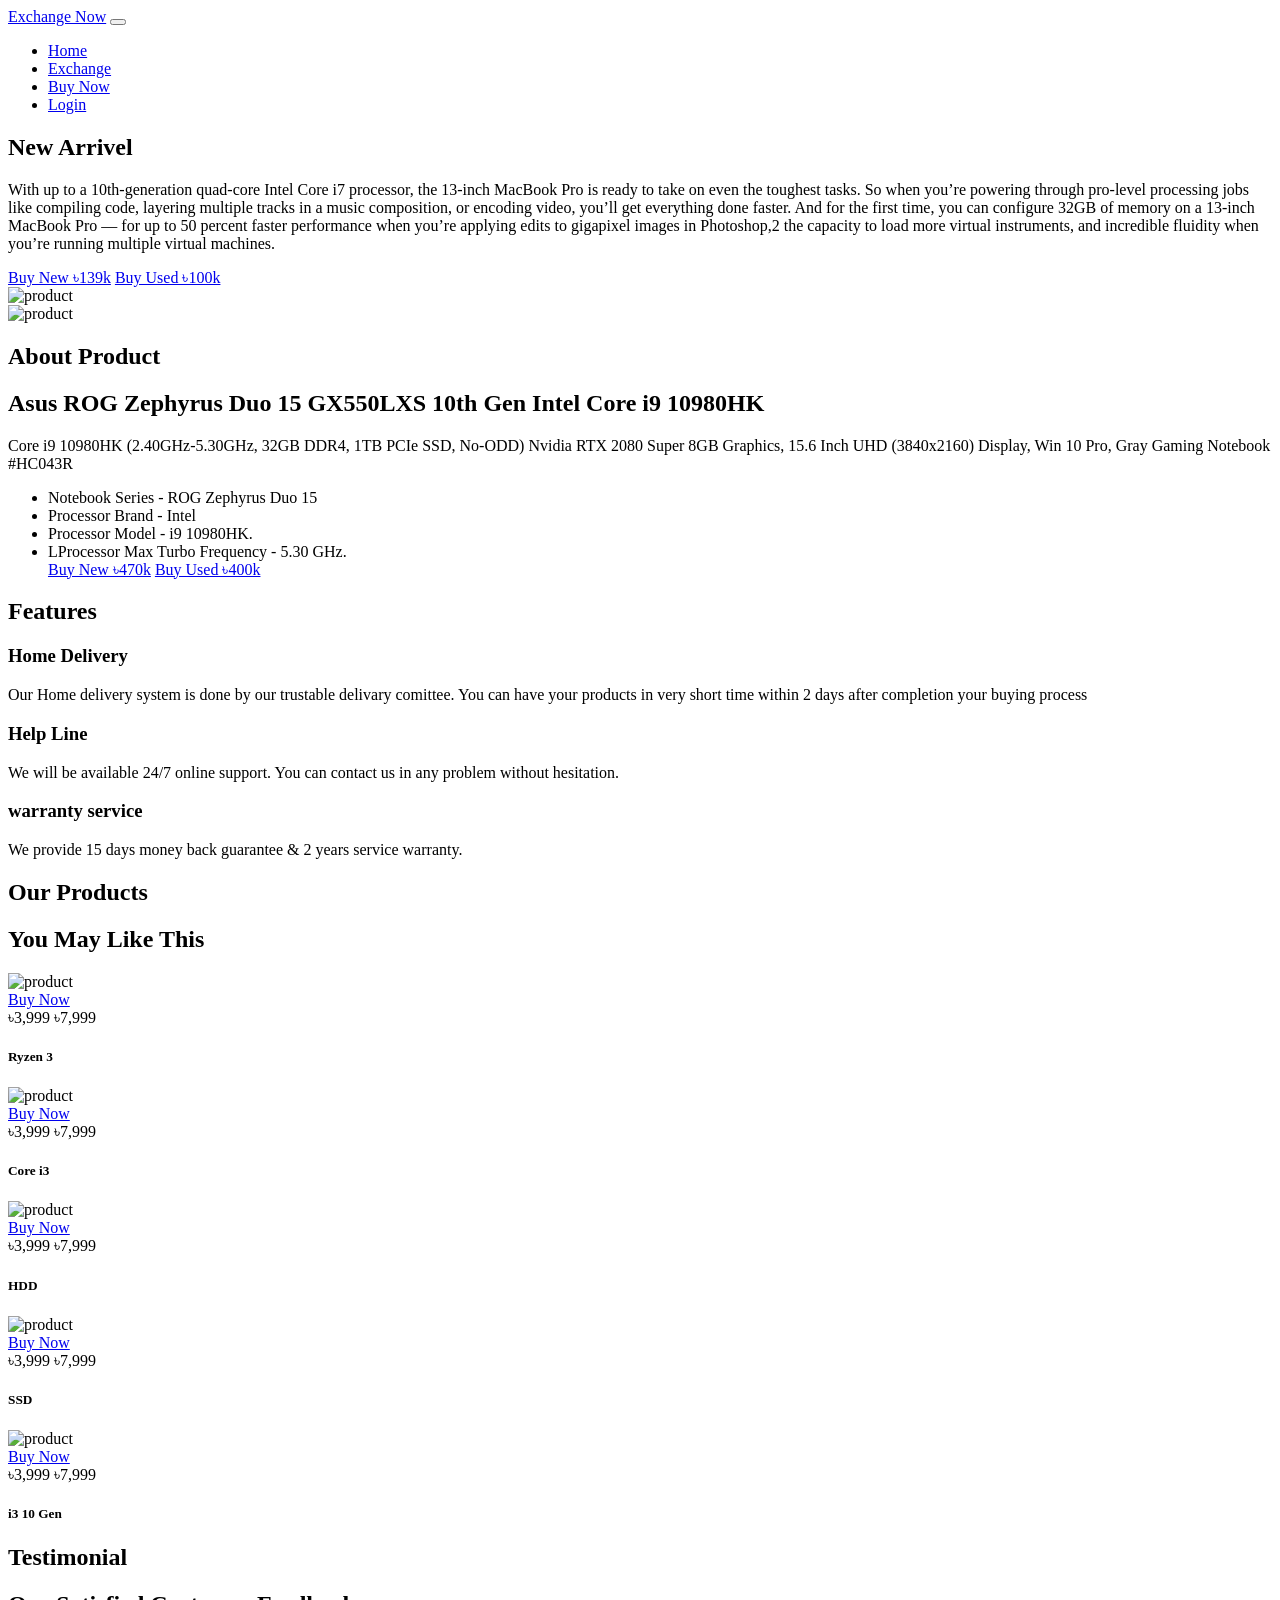
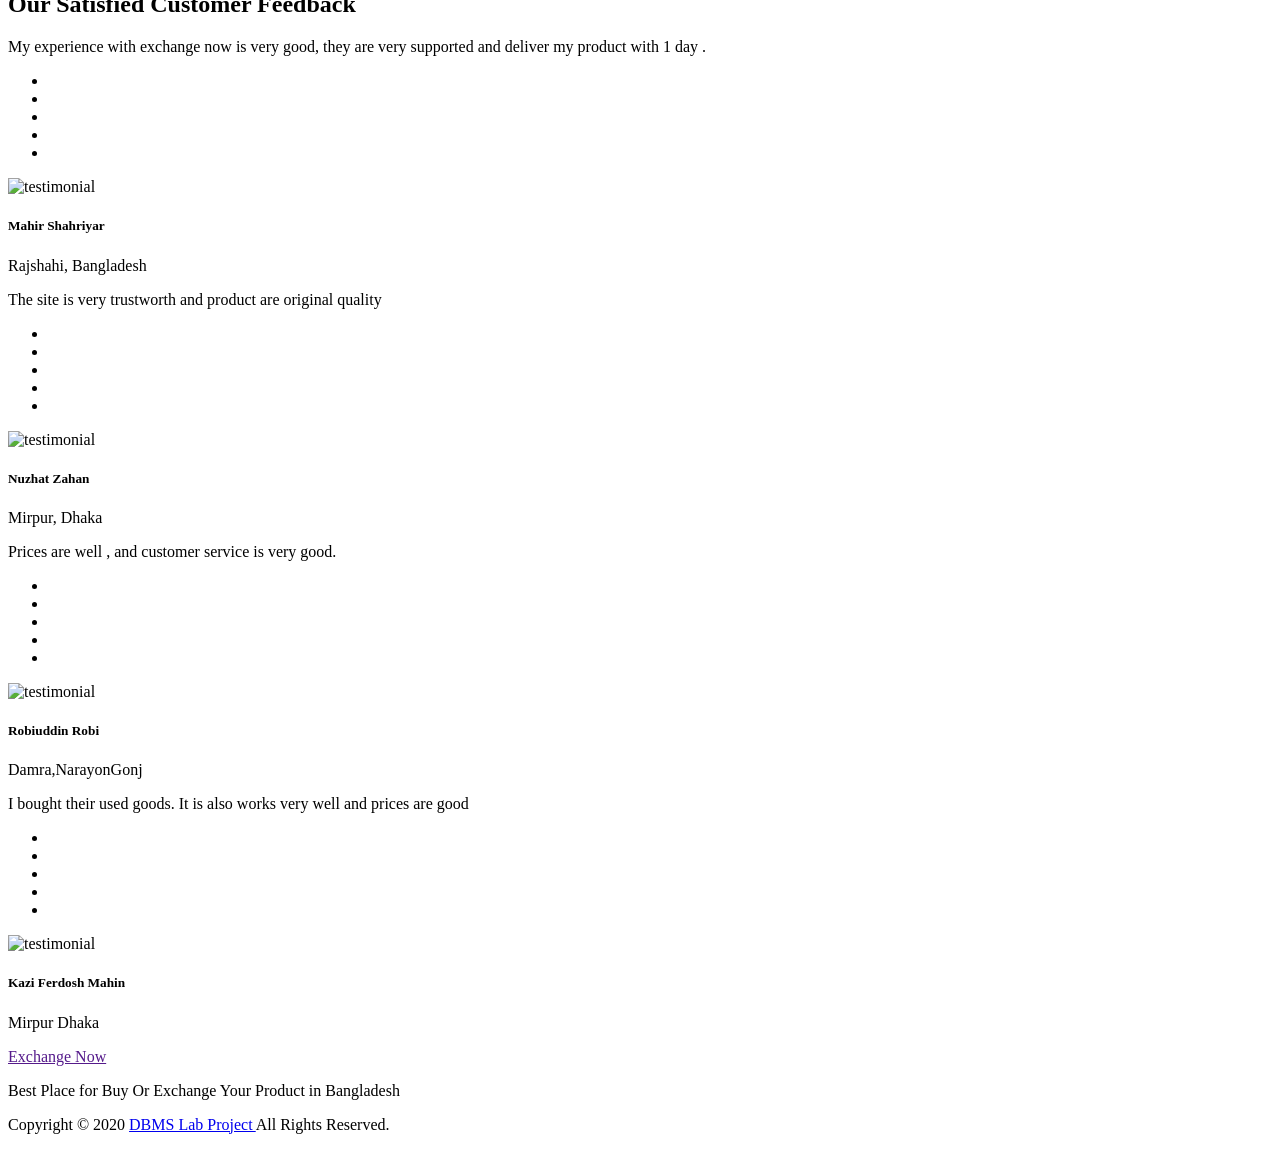
==== index.html @ 0e54b3ad "Add files via upload" ====
<!DOCTYPE html>
<html>
<head>
	<title>Exchange Now</title>
  <meta charset="UTF-8">

  <!-- Font awesome  -->
  <link rel="stylesheet" href="css/fontawesome.css">
  <!-- Owl Carousel -->
  <link rel="stylesheet" href="css/owl.carousel.min.css">
  <!-- Bootstrap -->
  <link rel="stylesheet" href="css/bootstrap.min.css">
  <!-- Main css -->
  <link rel="stylesheet" href="css/style.css">
  <!-- Responsive css -->
  <link rel="stylesheet" href="css/responsive.css">
  <link rel="stylesheet" href="css/semantic.min.css">

</head>
<body>

<!-- Header Section Start -->
<header class="header fixed-top">
  <div class="container">
    <nav class="navbar navbar-expand-lg navbar-light">
      <!-- Brand -->
       <a class="navbar-brand" href="#"></span>Exchange Now</a>

      <!-- Toggler/collapsibe Button -->
       <button class="navbar-toggler" type="button" data-toggle="collapse" data-target="#collapsibleNavbar">
        <span class="navbar-toggler-icon"></span>
       </button>

      <!-- Navbar links -->
      <div class="collapse navbar-collapse" id="collapsibleNavbar">
        <ul class="navbar-nav ml-auto">
         <li class="nav-item">
           <a class="nav-link active" href="index.html"> Home</a>
         </li>
         
         <li class="nav-item">
           <a class="nav-link active" href="exchange.php"> Exchange</a>
         </li>
         <li class="nav-item">
           <a class="nav-link active" href="buynow.php"> Buy Now</a>
         </li>
         <li class="nav-item">
           <a class="nav-link active" href="login.php"> Login</a>
         </li>
         
        
       </ul>
      </div>
    </nav>

  </div>
</header>
<!-- Header Section End -->

<!-- Home Section Start -->
<section class="home-section" id="home">
  <div class="bg-shapes">
    <div></div>
    <div></div>
    <div></div>
    <div></div>
    <div></div>
  </div>
  <div class="container">
    <div class="row">
      <div class="col-lg-6">
        <div class="home-contant">
          <h1>New Arrivel</h1>
          <p>With up to a 10th-generation quad-core Intel Core i7 processor, the 13-inch MacBook Pro is ready to take on even the toughest tasks. So when you’re powering through pro‑level processing jobs like compiling code, layering multiple tracks in a music composition, or encoding video, you’ll get everything done faster. And for the first time, you can configure 32GB of memory on a 13-inch MacBook Pro — for up to 50 percent faster performance when you’re applying edits to gigapixel images in Photoshop,2 the capacity to load more virtual instruments, and incredible fluidity when you’re running multiple virtual machines.</p>
          <a href="#" class="btn mybtn1">Buy New ৳139k</a>
          <a href="#" class="btn mybtn1">Buy Used ৳100k</a>
        </div>
      </div>
      <div class="col-lg-6 order-first order-lg-last">
        <div class="home-img">
          <img src="img/front1.jpg" alt="product">
        </div>
      </div>
    </div>
  </div>
</section>
<!-- Home Section End -->

<!-- About Section Strat -->
<section class="about-section" id="about">
  <div class="container">
    <div class="row">
      <div class="col-lg-6 d-flex">
        <div class="about-img">
          <img class="img-fluid" src="img/laptop1.jpg" alt="product">
        </div>
      </div>
      <div class="col-lg-6 order-first order-lg-last">
        
        <div class="section-title">
          <h1 class="title">About Product</h1>
          <h2 class="subtitle">Asus ROG Zephyrus Duo 15 GX550LXS 10th Gen Intel Core i9 10980HK </h2>
        </div>
        
        <div class="about-contant">
          <p>Core i9 10980HK (2.40GHz-5.30GHz, 32GB DDR4, 1TB PCIe SSD, No-ODD) Nvidia RTX 2080 Super 8GB Graphics, 15.6 Inch UHD (3840x2160) Display, Win 10 Pro, Gray Gaming Notebook #HC043R</p>
          <ul class="list-unstyled">
            <li><i class="fas fa-check"></i> Notebook Series - ROG Zephyrus Duo 15</li>
            <li><i class="fas fa-check"></i> Processor Brand - Intel</li>
            <li><i class="fas fa-check"></i> Processor Model - i9 10980HK.</li>
            <li><i class="fas fa-check"></i> LProcessor Max Turbo Frequency - 5.30 GHz.</li>
            <a href="#" class="btn mybtn1">Buy New ৳470k</a>
          <a href="#" class="btn mybtn1">Buy Used ৳400k</a>
          </ul>
        </div>
      </div>
    </div>
  </div>
</section>
<!-- About Section End -->

<!-- Features Section Start -->
<section class="features-section bg-light" id="features">
  <div class="container">
    <div class="row justify-content-center">
      <div class="col-lg-7">

       
        <div class="section-title">
          <h1 class="title">Features</h1>
        
        </div>
        
      </div>
    </div>
    <div class="row">
     
      <div class="col-md-6 col-lg-4 d-flex">
        <div class=" col-lg-12 features-item">
          <div class="icon"><i class="fas fa-map-marker-alt"></i></div>
          <h3> Home Delivery</h3>
          <p>Our Home delivery system is done by our trustable delivary comittee. You can have your products in very short time within 2 days after completion your buying process </p>
        </div>
      </div>
      
      
      <div class="col-md-6 col-lg-4 d-flex">
        <div class=" col-lg-12 features-item">
          <div class="icon"><i class="fas fa-comments"></i></div>
          <h3>Help Line</h3>
          <p> We will be available 24/7 online support. You  can contact us in any problem without hesitation.</p>
       </div>
       </div>
      
      
      
     <div class="col-md-6 col-lg-4 d-flex">
        <div class=" col-lg-12 features-item">
          <div class="icon"><i class="fas fa-camera"></i></div>
          <h3>warranty service</h3>
          <p>We provide 15 days money back guarantee & 2 years service warranty.</p>
        </div>
      </div>
     
</section>
<!-- Features Section End -->

<!-- Product Section Start -->
<section class="products-section" id="products">
  <div class="container">
    <div class="row justify-content-center">
      <div class="col-lg-7">

       
        <div class="section-title">
          <h1 class="title">Our Products</h1>
          <h2 class="subtitle">You May Like This</h2>
        </div>
       
      </div>
    </div>
    <div class="row">
       <div class="owl-carousel" id="product-carousel">
      
      <div class="col-lg-12">
         <div class="products-item">
           <div class="product-img">
             <img class="img-fluid" src="img/1.jpg" alt="product">
             <div class="overlay d-flex">
               <a href="#" class="btn mybtn1">Buy Now</a>
             </div>
           </div>
           <div class="product-content">
             <div class="product-price">
               <span class="new-price">৳3,999</span>
               <span class="old-price">৳7,999</span>
             </div>
             <h5 class="product-name">Ryzen 3</h5>
           </div>
         </div>
      </div>
      
      <div class="col-lg-12">
         <div class="products-item">
           <div class="product-img">
             <img class="img-fluid" src="img/2.jpg" alt="product">
             <div class="overlay d-flex">
               <a href="#" class="btn mybtn1">Buy Now</a>
             </div>
           </div>
           <div class="product-content">
             <div class="product-price">
               <span class="new-price">৳3,999</span>
               <span class="old-price">৳7,999</span>
             </div>
             <h5 class="product-name">Core i3</h5>
           </div>
         </div>
      </div>
      
      <div class="col-lg-12">
         <div class="products-item">
           <div class="product-img">
             <img class="img-fluid" src="img/3.jpg" alt="product">
             <div class="overlay d-flex">
               <a href="#" class="btn mybtn1">Buy Now</a>
             </div>
           </div>
           <div class="product-content">
             <div class="product-price">
               <span class="new-price">৳3,999</span>
               <span class="old-price">৳7,999</span>
             </div>
             <h5 class="product-name">HDD</h5>
           </div>
         </div>
      </div>
      
      <div class="col-lg-12">
         <div class="products-item">
           <div class="product-img">
             <img class="img-fluid" src="img/4.jpg" alt="product">
             <div class="overlay d-flex">
               <a href="#" class="btn mybtn1">Buy Now</a>
             </div>
           </div>
           <div class="product-content">
             <div class="product-price">
               <span class="new-price">৳3,999</span>
               <span class="old-price">৳7,999</span>
             </div>
             <h5 class="product-name">SSD</h5>
           </div>
         </div>
      </div>
      
      <div class="col-lg-12">
         <div class="products-item">
           <div class="product-img">
             <img class="img-fluid" src="img/5.jpg" alt="product">
             <div class="overlay d-flex">
               <a href="#" class="btn mybtn1">Buy Now</a>
             </div>
           </div>
           <div class="product-content">
             <div class="product-price">
               <span class="new-price">৳3,999</span>
               <span class="old-price">৳7,999</span>
             </div>
             <h5 class="product-name">i3 10 Gen</h5>
           </div>
         </div>
      </div>
      
      </div>
    </div>
  </div>
</section>
<!-- Product Section End -->

<!-- Testimonial Section Start -->
<section class="testimonial-section" id="testimonial">
   <div class="container">
      <div class="row justify-content-center">
      <div class="col-lg-7">

       
        <div class="section-title">
          <h1 class="title">Testimonial</h1>
          <h2 class="subtitle">Our Satisfied Customer Feedback</h2>
        </div>
       
      </div>
    </div>
    <div class="row">
      <div class="owl-carousel" id="testimonial-carousel">
      
      <div class="col-lg-12">
        <div class="testi-item">
          <div class="testi-comment">
            <p>
             <i class="fas fa-quote-left"></i> My experience with exchange now is very good, they are very supported and deliver my product with 1 day .
             <i class="fas fa-quote-right"></i>
           </p>
           <ul class="stars list-unstyled">
             <li><i class="fas fa-star"></i></li>
             <li><i class="fas fa-star"></i></li>
             <li><i class="fas fa-star"></i></li>
             <li><i class="fas fa-star"></i></li>
             <li><i class="fas fa-star"></i></li>
           </ul>
          </div>
          <div class="client-info">
            <img src="img/testimonial/1.jpg" alt="testimonial">
            <h5>Mahir Shahriyar</h5>
            <p> Rajshahi, Bangladesh</p>
          </div>
        </div>
      </div>
      
      <div class="col-lg-12">
        <div class="testi-item">
          <div class="testi-comment">
            <p>
             <i class="fas fa-quote-left"></i> The site is very trustworth and product are original quality
             <i class="fas fa-quote-right"></i>
           </p>
           <ul class="stars list-unstyled">
             <li><i class="fas fa-star"></i></li>
             <li><i class="fas fa-star"></i></li>
             <li><i class="fas fa-star"></i></li>
             <li><i class="fas fa-star"></i></li>
             <li><i class="fas fa-star-half-alt"></i></li>
           </ul>
          </div>
          <div class="client-info">
            <img src="img/testimonial/2.jpg" alt="testimonial">
            <h5>Nuzhat Zahan</h5>
            <p> Mirpur, Dhaka</p>
          </div>
        </div>
      </div>
      
      <div class="col-lg-12">
        <div class="testi-item">
          <div class="testi-comment">
            <p>
             <i class="fas fa-quote-left"></i> Prices are well , and customer service is very good.
             <i class="fas fa-quote-right"></i>
           </p>
           <ul class="stars list-unstyled">
             <li><i class="fas fa-star"></i></li>
             <li><i class="fas fa-star"></i></li>
             <li><i class="fas fa-star"></i></li>
             <li><i class="fas fa-star"></i></li>
             <li><i class="far fa-star"></i></li>
           </ul>
          </div>
          <div class="client-info">
            <img src="img/testimonial/3.jpg" alt="testimonial">
            <h5>Robiuddin Robi</h5>
            <p> Damra,NarayonGonj</p>
          </div>
        </div>
      </div>
      
      <div class="col-lg-12">
        <div class="testi-item">
          <div class="testi-comment">
            <p>
             <i class="fas fa-quote-left"></i> I bought their used goods. It is also works very  well and prices are good
             <i class="fas fa-quote-right"></i>
           </p>
           <ul class="stars list-unstyled">
             <li><i class="fas fa-star"></i></li>
             <li><i class="fas fa-star"></i></li>
             <li><i class="fas fa-star"></i></li>
             <li><i class="fas fa-star-half-alt"></i></li>
             <li><i class="far fa-star"></i></li>
           </ul>
          </div>
          <div class="client-info">
            <img src="img/testimonial/4.jpg" alt="testimonial">
            <h5>Kazi Ferdosh Mahin</h5>
            <p> Mirpur Dhaka</p>
          </div>
        </div>
      </div>
      
    </div>
    </div>
   </div>
</section>

<!-- Footer Section start -->
<footer class="footer">
   <div class="container">
      <div class="row justify-content-center">
         <div class="col-lg-6">
            <div class="footer-logo">
              <a href=""></span>Exchange Now</a>
            </div>
            <div class="footer-text">
               <p>Best Place for Buy Or Exchange Your Product in Bangladesh
               </p>
            </div>
            <div class="footer-social-links">
               <a href="#"><i class="fab fa-facebook-f"></i></a>
               <a href="#"><i class="fab fa-twitter"></i></a>
               <a href="#"><i class="fab fa-linkedin-in"></i></a>
               <a href="#"><i class="fab fa-instagram"></i></a>
               <a href="#"><i class="fab fa-pinterest"></i></a>
               <a href="#"><i class="fab fa-youtube"></i></a>
            </div>
         </div>
      </div>
   </div>
   <div class="copyright">
     <p>Copyright &copy; 2020 <a href="#">DBMS Lab Project </a> All Rights Reserved.
   </div>
</footer>
<!-- Footer Section End -->

<!-- Jquery -->
<script src="js/jquery.min.js"></script>
<!-- Popper -->
<script src="js/popper.min.js"></script>
 <!-- Bootstrap -->
<script src="js/bootstrap.min.js"></script>
<!-- Owl Carousel -->
<script src="js/owl.carousel.min.js"></script>
<!-- main -->
<script src="js/main.js"></script>

</body>
</html>
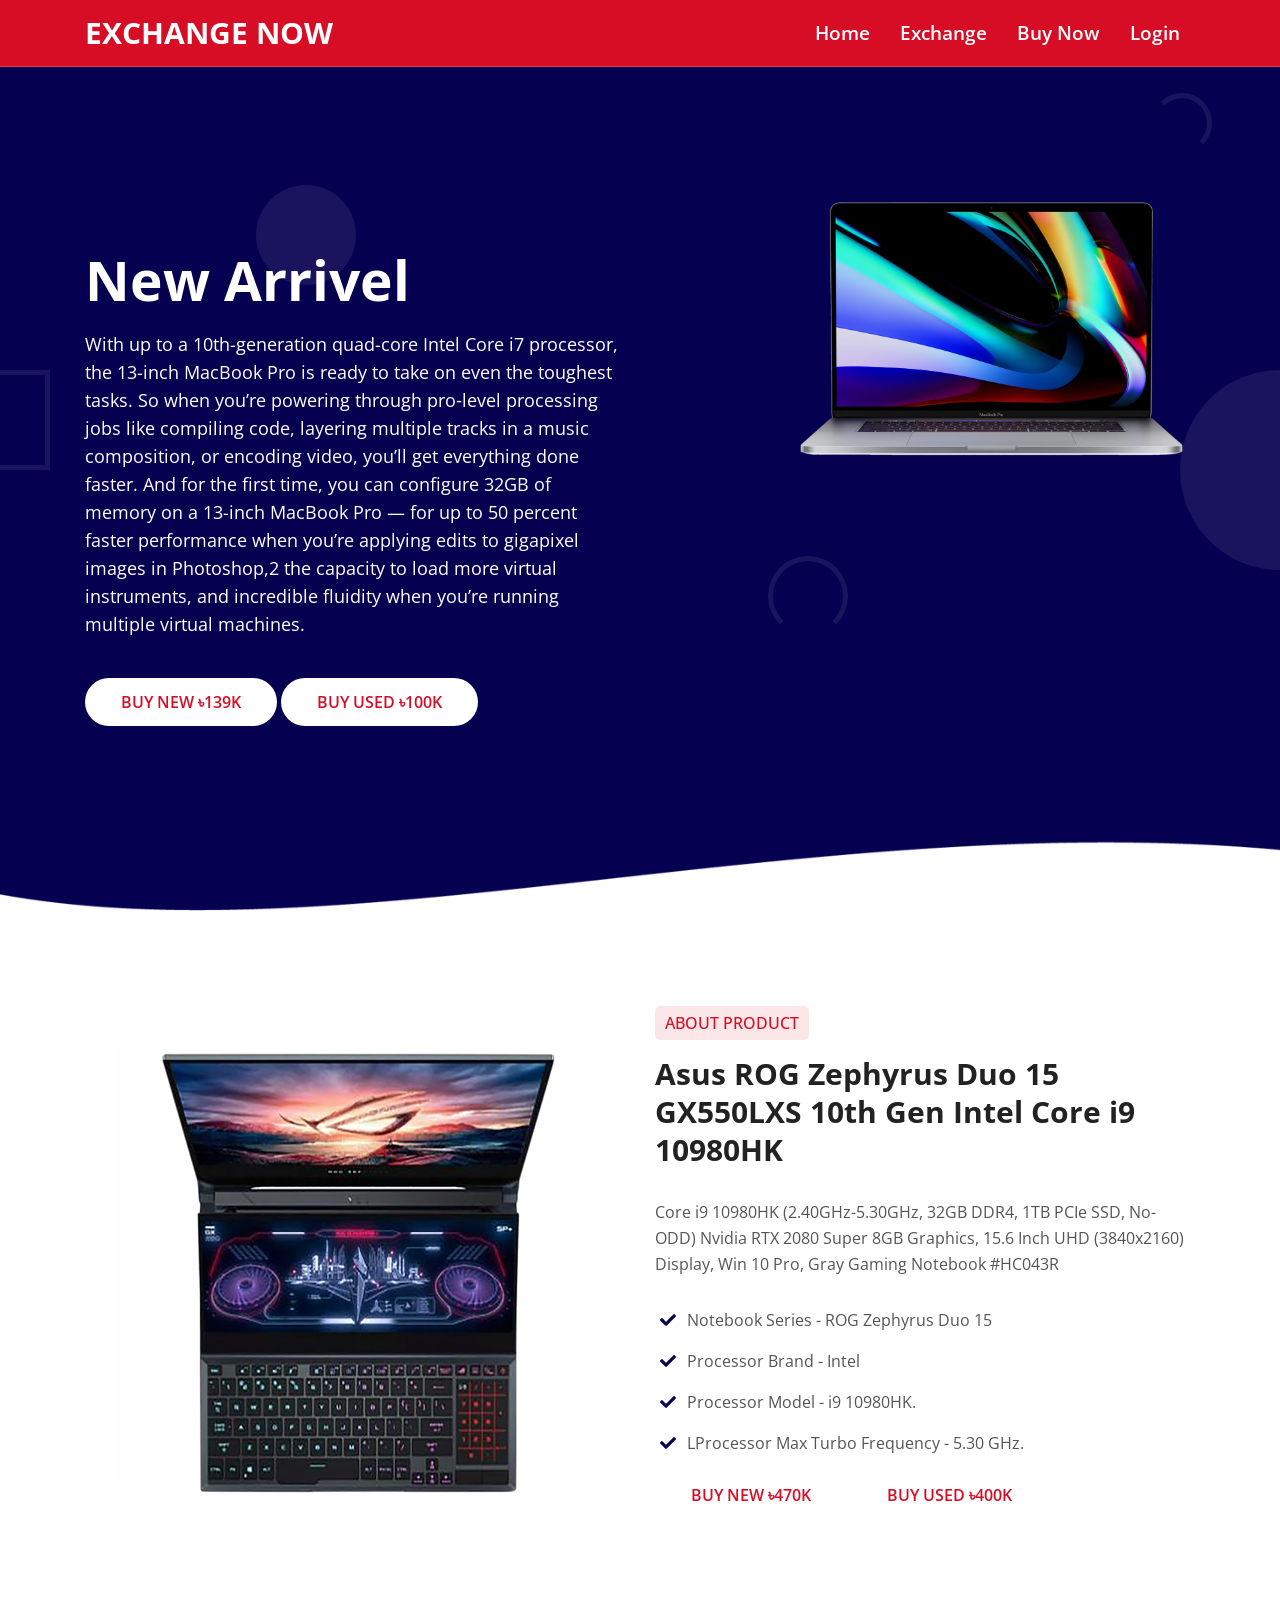
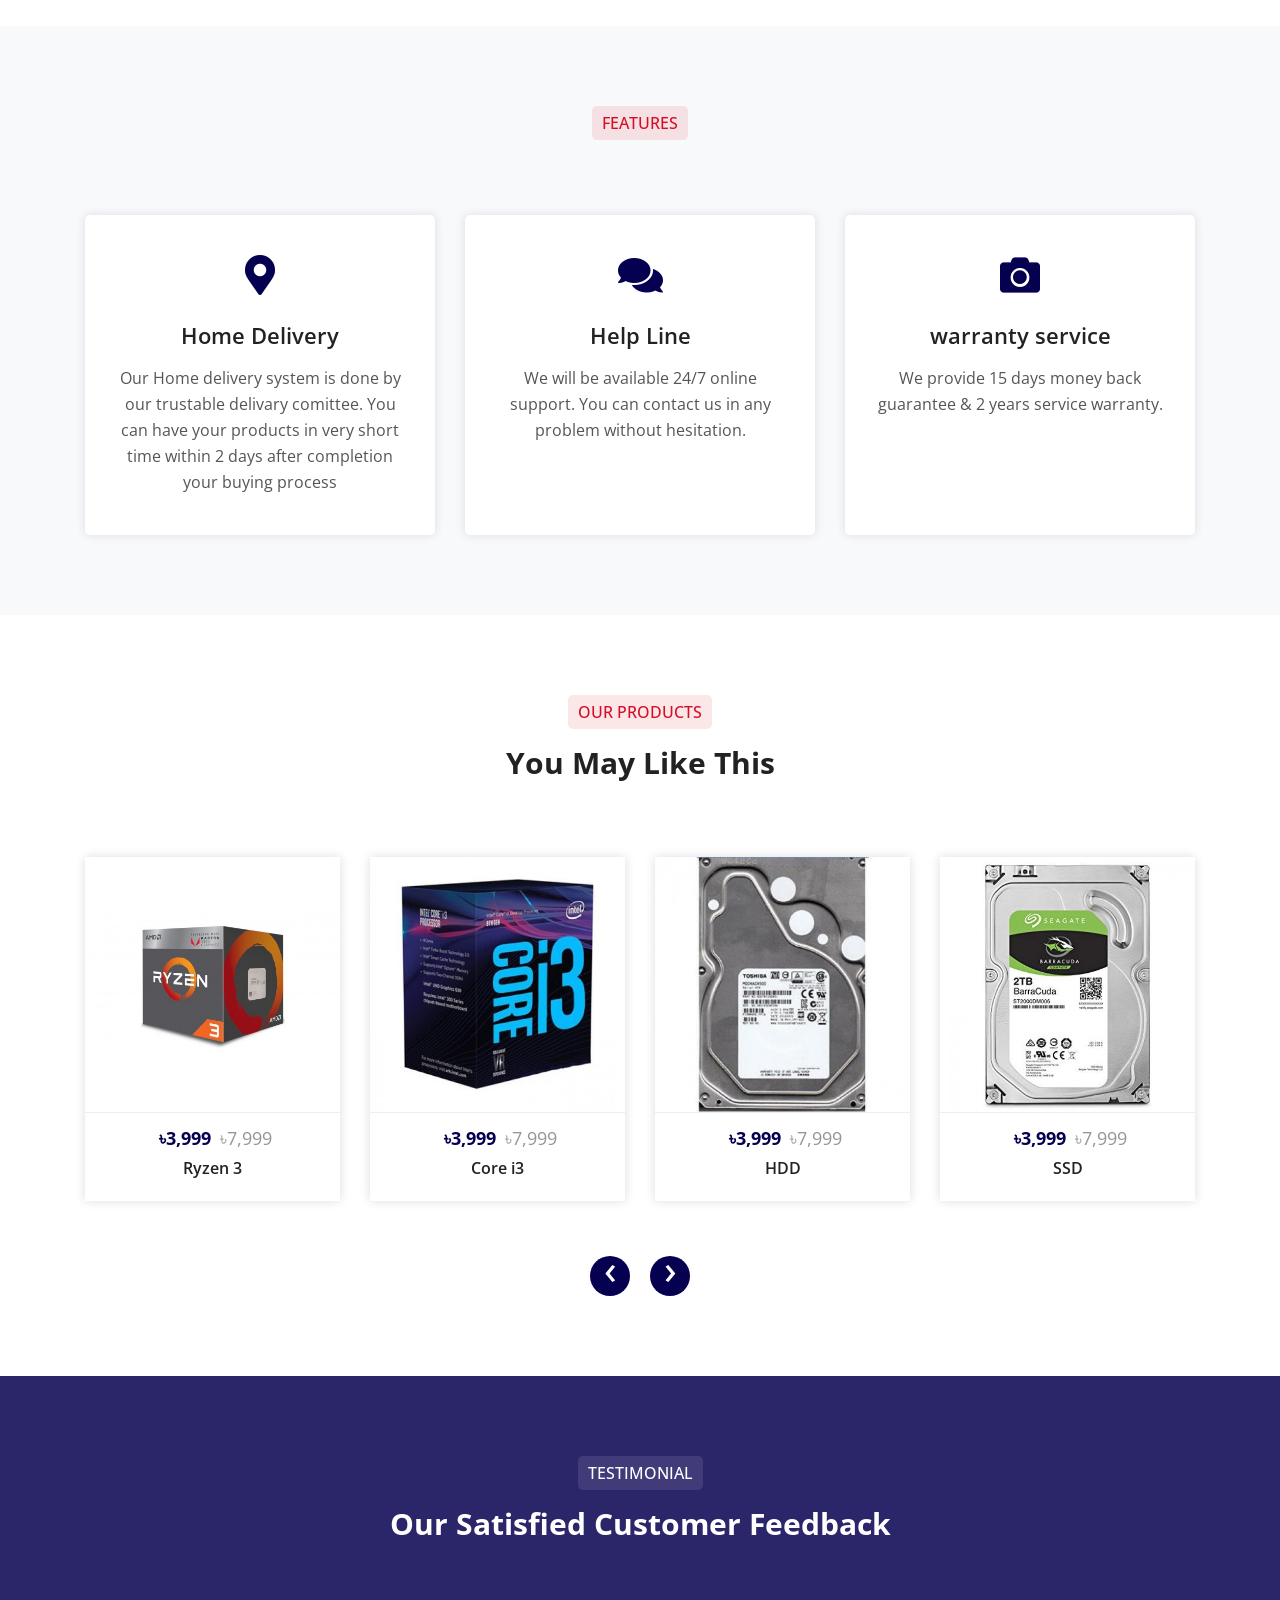
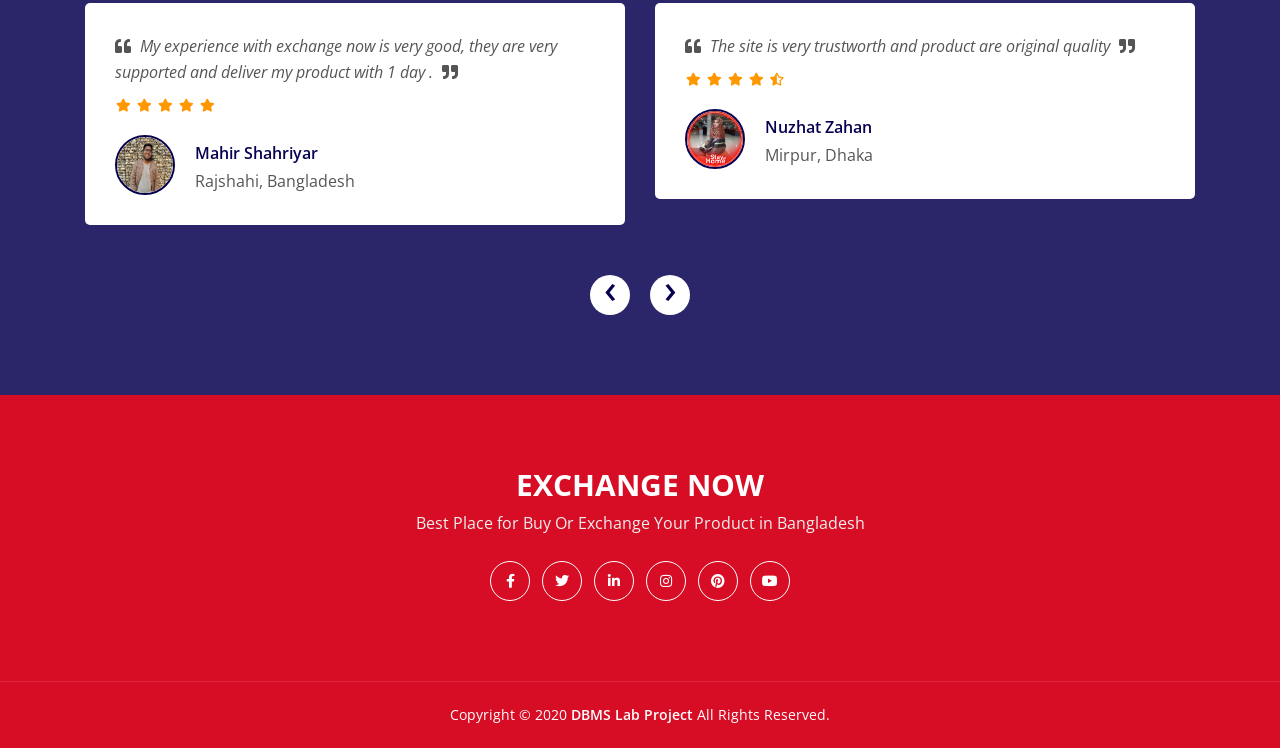
==== commit b47916e9: "added" ====
--- a/index.html
+++ b/index.html
@@ -1,436 +1,436 @@
-<!DOCTYPE html>
-<html>
-<head>
-	<title>Exchange Now</title>
-  <meta charset="UTF-8">
-
-  <!-- Font awesome  -->
-  <link rel="stylesheet" href="css/fontawesome.css">
-  <!-- Owl Carousel -->
-  <link rel="stylesheet" href="css/owl.carousel.min.css">
-  <!-- Bootstrap -->
-  <link rel="stylesheet" href="css/bootstrap.min.css">
-  <!-- Main css -->
-  <link rel="stylesheet" href="css/style.css">
-  <!-- Responsive css -->
-  <link rel="stylesheet" href="css/responsive.css">
-  <link rel="stylesheet" href="css/semantic.min.css">
-
-</head>
-<body>
-
-<!-- Header Section Start -->
-<header class="header fixed-top">
-  <div class="container">
-    <nav class="navbar navbar-expand-lg navbar-light">
-      <!-- Brand -->
-       <a class="navbar-brand" href="#"></span>Exchange Now</a>
-
-      <!-- Toggler/collapsibe Button -->
-       <button class="navbar-toggler" type="button" data-toggle="collapse" data-target="#collapsibleNavbar">
-        <span class="navbar-toggler-icon"></span>
-       </button>
-
-      <!-- Navbar links -->
-      <div class="collapse navbar-collapse" id="collapsibleNavbar">
-        <ul class="navbar-nav ml-auto">
-         <li class="nav-item">
-           <a class="nav-link active" href="index.html"> Home</a>
-         </li>
-         
-         <li class="nav-item">
-           <a class="nav-link active" href="exchange.php"> Exchange</a>
-         </li>
-         <li class="nav-item">
-           <a class="nav-link active" href="buynow.php"> Buy Now</a>
-         </li>
-         <li class="nav-item">
-           <a class="nav-link active" href="login.php"> Login</a>
-         </li>
-         
-        
-       </ul>
-      </div>
-    </nav>
-
-  </div>
-</header>
-<!-- Header Section End -->
-
-<!-- Home Section Start -->
-<section class="home-section" id="home">
-  <div class="bg-shapes">
-    <div></div>
-    <div></div>
-    <div></div>
-    <div></div>
-    <div></div>
-  </div>
-  <div class="container">
-    <div class="row">
-      <div class="col-lg-6">
-        <div class="home-contant">
-          <h1>New Arrivel</h1>
-          <p>With up to a 10th-generation quad-core Intel Core i7 processor, the 13-inch MacBook Pro is ready to take on even the toughest tasks. So when you’re powering through pro‑level processing jobs like compiling code, layering multiple tracks in a music composition, or encoding video, you’ll get everything done faster. And for the first time, you can configure 32GB of memory on a 13-inch MacBook Pro — for up to 50 percent faster performance when you’re applying edits to gigapixel images in Photoshop,2 the capacity to load more virtual instruments, and incredible fluidity when you’re running multiple virtual machines.</p>
-          <a href="#" class="btn mybtn1">Buy New ৳139k</a>
-          <a href="#" class="btn mybtn1">Buy Used ৳100k</a>
-        </div>
-      </div>
-      <div class="col-lg-6 order-first order-lg-last">
-        <div class="home-img">
-          <img src="img/front1.jpg" alt="product">
-        </div>
-      </div>
-    </div>
-  </div>
-</section>
-<!-- Home Section End -->
-
-<!-- About Section Strat -->
-<section class="about-section" id="about">
-  <div class="container">
-    <div class="row">
-      <div class="col-lg-6 d-flex">
-        <div class="about-img">
-          <img class="img-fluid" src="img/laptop1.jpg" alt="product">
-        </div>
-      </div>
-      <div class="col-lg-6 order-first order-lg-last">
-        
-        <div class="section-title">
-          <h1 class="title">About Product</h1>
-          <h2 class="subtitle">Asus ROG Zephyrus Duo 15 GX550LXS 10th Gen Intel Core i9 10980HK </h2>
-        </div>
-        
-        <div class="about-contant">
-          <p>Core i9 10980HK (2.40GHz-5.30GHz, 32GB DDR4, 1TB PCIe SSD, No-ODD) Nvidia RTX 2080 Super 8GB Graphics, 15.6 Inch UHD (3840x2160) Display, Win 10 Pro, Gray Gaming Notebook #HC043R</p>
-          <ul class="list-unstyled">
-            <li><i class="fas fa-check"></i> Notebook Series - ROG Zephyrus Duo 15</li>
-            <li><i class="fas fa-check"></i> Processor Brand - Intel</li>
-            <li><i class="fas fa-check"></i> Processor Model - i9 10980HK.</li>
-            <li><i class="fas fa-check"></i> LProcessor Max Turbo Frequency - 5.30 GHz.</li>
-            <a href="#" class="btn mybtn1">Buy New ৳470k</a>
-          <a href="#" class="btn mybtn1">Buy Used ৳400k</a>
-          </ul>
-        </div>
-      </div>
-    </div>
-  </div>
-</section>
-<!-- About Section End -->
-
-<!-- Features Section Start -->
-<section class="features-section bg-light" id="features">
-  <div class="container">
-    <div class="row justify-content-center">
-      <div class="col-lg-7">
-
-       
-        <div class="section-title">
-          <h1 class="title">Features</h1>
-        
-        </div>
-        
-      </div>
-    </div>
-    <div class="row">
-     
-      <div class="col-md-6 col-lg-4 d-flex">
-        <div class=" col-lg-12 features-item">
-          <div class="icon"><i class="fas fa-map-marker-alt"></i></div>
-          <h3> Home Delivery</h3>
-          <p>Our Home delivery system is done by our trustable delivary comittee. You can have your products in very short time within 2 days after completion your buying process </p>
-        </div>
-      </div>
-      
-      
-      <div class="col-md-6 col-lg-4 d-flex">
-        <div class=" col-lg-12 features-item">
-          <div class="icon"><i class="fas fa-comments"></i></div>
-          <h3>Help Line</h3>
-          <p> We will be available 24/7 online support. You  can contact us in any problem without hesitation.</p>
-       </div>
-       </div>
-      
-      
-      
-     <div class="col-md-6 col-lg-4 d-flex">
-        <div class=" col-lg-12 features-item">
-          <div class="icon"><i class="fas fa-camera"></i></div>
-          <h3>warranty service</h3>
-          <p>We provide 15 days money back guarantee & 2 years service warranty.</p>
-        </div>
-      </div>
-     
-</section>
-<!-- Features Section End -->
-
-<!-- Product Section Start -->
-<section class="products-section" id="products">
-  <div class="container">
-    <div class="row justify-content-center">
-      <div class="col-lg-7">
-
-       
-        <div class="section-title">
-          <h1 class="title">Our Products</h1>
-          <h2 class="subtitle">You May Like This</h2>
-        </div>
-       
-      </div>
-    </div>
-    <div class="row">
-       <div class="owl-carousel" id="product-carousel">
-      
-      <div class="col-lg-12">
-         <div class="products-item">
-           <div class="product-img">
-             <img class="img-fluid" src="img/1.jpg" alt="product">
-             <div class="overlay d-flex">
-               <a href="#" class="btn mybtn1">Buy Now</a>
-             </div>
-           </div>
-           <div class="product-content">
-             <div class="product-price">
-               <span class="new-price">৳3,999</span>
-               <span class="old-price">৳7,999</span>
-             </div>
-             <h5 class="product-name">Ryzen 3</h5>
-           </div>
-         </div>
-      </div>
-      
-      <div class="col-lg-12">
-         <div class="products-item">
-           <div class="product-img">
-             <img class="img-fluid" src="img/2.jpg" alt="product">
-             <div class="overlay d-flex">
-               <a href="#" class="btn mybtn1">Buy Now</a>
-             </div>
-           </div>
-           <div class="product-content">
-             <div class="product-price">
-               <span class="new-price">৳3,999</span>
-               <span class="old-price">৳7,999</span>
-             </div>
-             <h5 class="product-name">Core i3</h5>
-           </div>
-         </div>
-      </div>
-      
-      <div class="col-lg-12">
-         <div class="products-item">
-           <div class="product-img">
-             <img class="img-fluid" src="img/3.jpg" alt="product">
-             <div class="overlay d-flex">
-               <a href="#" class="btn mybtn1">Buy Now</a>
-             </div>
-           </div>
-           <div class="product-content">
-             <div class="product-price">
-               <span class="new-price">৳3,999</span>
-               <span class="old-price">৳7,999</span>
-             </div>
-             <h5 class="product-name">HDD</h5>
-           </div>
-         </div>
-      </div>
-      
-      <div class="col-lg-12">
-         <div class="products-item">
-           <div class="product-img">
-             <img class="img-fluid" src="img/4.jpg" alt="product">
-             <div class="overlay d-flex">
-               <a href="#" class="btn mybtn1">Buy Now</a>
-             </div>
-           </div>
-           <div class="product-content">
-             <div class="product-price">
-               <span class="new-price">৳3,999</span>
-               <span class="old-price">৳7,999</span>
-             </div>
-             <h5 class="product-name">SSD</h5>
-           </div>
-         </div>
-      </div>
-      
-      <div class="col-lg-12">
-         <div class="products-item">
-           <div class="product-img">
-             <img class="img-fluid" src="img/5.jpg" alt="product">
-             <div class="overlay d-flex">
-               <a href="#" class="btn mybtn1">Buy Now</a>
-             </div>
-           </div>
-           <div class="product-content">
-             <div class="product-price">
-               <span class="new-price">৳3,999</span>
-               <span class="old-price">৳7,999</span>
-             </div>
-             <h5 class="product-name">i3 10 Gen</h5>
-           </div>
-         </div>
-      </div>
-      
-      </div>
-    </div>
-  </div>
-</section>
-<!-- Product Section End -->
-
-<!-- Testimonial Section Start -->
-<section class="testimonial-section" id="testimonial">
-   <div class="container">
-      <div class="row justify-content-center">
-      <div class="col-lg-7">
-
-       
-        <div class="section-title">
-          <h1 class="title">Testimonial</h1>
-          <h2 class="subtitle">Our Satisfied Customer Feedback</h2>
-        </div>
-       
-      </div>
-    </div>
-    <div class="row">
-      <div class="owl-carousel" id="testimonial-carousel">
-      
-      <div class="col-lg-12">
-        <div class="testi-item">
-          <div class="testi-comment">
-            <p>
-             <i class="fas fa-quote-left"></i> My experience with exchange now is very good, they are very supported and deliver my product with 1 day .
-             <i class="fas fa-quote-right"></i>
-           </p>
-           <ul class="stars list-unstyled">
-             <li><i class="fas fa-star"></i></li>
-             <li><i class="fas fa-star"></i></li>
-             <li><i class="fas fa-star"></i></li>
-             <li><i class="fas fa-star"></i></li>
-             <li><i class="fas fa-star"></i></li>
-           </ul>
-          </div>
-          <div class="client-info">
-            <img src="img/testimonial/1.jpg" alt="testimonial">
-            <h5>Mahir Shahriyar</h5>
-            <p> Rajshahi, Bangladesh</p>
-          </div>
-        </div>
-      </div>
-      
-      <div class="col-lg-12">
-        <div class="testi-item">
-          <div class="testi-comment">
-            <p>
-             <i class="fas fa-quote-left"></i> The site is very trustworth and product are original quality
-             <i class="fas fa-quote-right"></i>
-           </p>
-           <ul class="stars list-unstyled">
-             <li><i class="fas fa-star"></i></li>
-             <li><i class="fas fa-star"></i></li>
-             <li><i class="fas fa-star"></i></li>
-             <li><i class="fas fa-star"></i></li>
-             <li><i class="fas fa-star-half-alt"></i></li>
-           </ul>
-          </div>
-          <div class="client-info">
-            <img src="img/testimonial/2.jpg" alt="testimonial">
-            <h5>Nuzhat Zahan</h5>
-            <p> Mirpur, Dhaka</p>
-          </div>
-        </div>
-      </div>
-      
-      <div class="col-lg-12">
-        <div class="testi-item">
-          <div class="testi-comment">
-            <p>
-             <i class="fas fa-quote-left"></i> Prices are well , and customer service is very good.
-             <i class="fas fa-quote-right"></i>
-           </p>
-           <ul class="stars list-unstyled">
-             <li><i class="fas fa-star"></i></li>
-             <li><i class="fas fa-star"></i></li>
-             <li><i class="fas fa-star"></i></li>
-             <li><i class="fas fa-star"></i></li>
-             <li><i class="far fa-star"></i></li>
-           </ul>
-          </div>
-          <div class="client-info">
-            <img src="img/testimonial/3.jpg" alt="testimonial">
-            <h5>Robiuddin Robi</h5>
-            <p> Damra,NarayonGonj</p>
-          </div>
-        </div>
-      </div>
-      
-      <div class="col-lg-12">
-        <div class="testi-item">
-          <div class="testi-comment">
-            <p>
-             <i class="fas fa-quote-left"></i> I bought their used goods. It is also works very  well and prices are good
-             <i class="fas fa-quote-right"></i>
-           </p>
-           <ul class="stars list-unstyled">
-             <li><i class="fas fa-star"></i></li>
-             <li><i class="fas fa-star"></i></li>
-             <li><i class="fas fa-star"></i></li>
-             <li><i class="fas fa-star-half-alt"></i></li>
-             <li><i class="far fa-star"></i></li>
-           </ul>
-          </div>
-          <div class="client-info">
-            <img src="img/testimonial/4.jpg" alt="testimonial">
-            <h5>Kazi Ferdosh Mahin</h5>
-            <p> Mirpur Dhaka</p>
-          </div>
-        </div>
-      </div>
-      
-    </div>
-    </div>
-   </div>
-</section>
-
-<!-- Footer Section start -->
-<footer class="footer">
-   <div class="container">
-      <div class="row justify-content-center">
-         <div class="col-lg-6">
-            <div class="footer-logo">
-              <a href=""></span>Exchange Now</a>
-            </div>
-            <div class="footer-text">
-               <p>Best Place for Buy Or Exchange Your Product in Bangladesh
-               </p>
-            </div>
-            <div class="footer-social-links">
-               <a href="#"><i class="fab fa-facebook-f"></i></a>
-               <a href="#"><i class="fab fa-twitter"></i></a>
-               <a href="#"><i class="fab fa-linkedin-in"></i></a>
-               <a href="#"><i class="fab fa-instagram"></i></a>
-               <a href="#"><i class="fab fa-pinterest"></i></a>
-               <a href="#"><i class="fab fa-youtube"></i></a>
-            </div>
-         </div>
-      </div>
-   </div>
-   <div class="copyright">
-     <p>Copyright &copy; 2020 <a href="#">DBMS Lab Project </a> All Rights Reserved.
-   </div>
-</footer>
-<!-- Footer Section End -->
-
-<!-- Jquery -->
-<script src="js/jquery.min.js"></script>
-<!-- Popper -->
-<script src="js/popper.min.js"></script>
- <!-- Bootstrap -->
-<script src="js/bootstrap.min.js"></script>
-<!-- Owl Carousel -->
-<script src="js/owl.carousel.min.js"></script>
-<!-- main -->
-<script src="js/main.js"></script>
-
-</body>
-</html>
+<!DOCTYPE html>
+<html>
+<head>
+	<title>Exchange Now</title>
+  <meta charset="UTF-8">
+
+  <!-- Font awesome  -->
+  <link rel="stylesheet" href="css/fontawesome.css">
+  <!-- Owl Carousel -->
+  <link rel="stylesheet" href="css/owl.carousel.min.css">
+  <!-- Bootstrap -->
+  <link rel="stylesheet" href="css/bootstrap.min.css">
+  <!-- Main css -->
+  <link rel="stylesheet" href="css/style.css">
+  <!-- Responsive css -->
+  <link rel="stylesheet" href="css/responsive.css">
+  <link rel="stylesheet" href="css/semantic.min.css">
+
+</head>
+<body>
+
+<!-- Header Section Start -->
+<header class="header fixed-top">
+  <div class="container">
+    <nav class="navbar navbar-expand-lg navbar-light">
+      <!-- Brand -->
+       <a class="navbar-brand" href="#"></span>Exchange Now</a>
+
+      <!-- Toggler/collapsibe Button -->
+       <button class="navbar-toggler" type="button" data-toggle="collapse" data-target="#collapsibleNavbar">
+        <span class="navbar-toggler-icon"></span>
+       </button>
+
+      <!-- Navbar links -->
+      <div class="collapse navbar-collapse" id="collapsibleNavbar">
+        <ul class="navbar-nav ml-auto">
+         <li class="nav-item">
+           <a class="nav-link active" href="index.html"> Home</a>
+         </li>
+         
+         <li class="nav-item">
+           <a class="nav-link active" href="exchange.php"> Exchange</a>
+         </li>
+         <li class="nav-item">
+           <a class="nav-link active" href="buynow.php"> Buy Now</a>
+         </li>
+         <li class="nav-item">
+           <a class="nav-link active" href="login.php"> Login</a>
+         </li>
+         
+        
+       </ul>
+      </div>
+    </nav>
+
+  </div>
+</header>
+<!-- Header Section End -->
+
+<!-- Home Section Start -->
+<section class="home-section" id="home">
+  <div class="bg-shapes">
+    <div></div>
+    <div></div>
+    <div></div>
+    <div></div>
+    <div></div>
+  </div>
+  <div class="container">
+    <div class="row">
+      <div class="col-lg-6">
+        <div class="home-contant">
+          <h1>New Arrivel</h1>
+          <p>With up to a 10th-generation quad-core Intel Core i7 processor, the 13-inch MacBook Pro is ready to take on even the toughest tasks. So when you’re powering through pro‑level processing jobs like compiling code, layering multiple tracks in a music composition, or encoding video, you’ll get everything done faster. And for the first time, you can configure 32GB of memory on a 13-inch MacBook Pro — for up to 50 percent faster performance when you’re applying edits to gigapixel images in Photoshop,2 the capacity to load more virtual instruments, and incredible fluidity when you’re running multiple virtual machines.</p>
+          <a href="#" class="btn mybtn1">Buy New ৳139k</a>
+          <a href="#" class="btn mybtn1">Buy Used ৳100k</a>
+        </div>
+      </div>
+      <div class="col-lg-6 order-first order-lg-last">
+        <div class="home-img">
+          <img src="img/front1.jpg" alt="product">
+        </div>
+      </div>
+    </div>
+  </div>
+</section>
+<!-- Home Section End -->
+
+<!-- About Section Strat -->
+<section class="about-section" id="about">
+  <div class="container">
+    <div class="row">
+      <div class="col-lg-6 d-flex">
+        <div class="about-img">
+          <img class="img-fluid" src="img/laptop1.jpg" alt="product">
+        </div>
+      </div>
+      <div class="col-lg-6 order-first order-lg-last">
+        
+        <div class="section-title">
+          <h1 class="title">About Product</h1>
+          <h2 class="subtitle">Asus ROG Zephyrus Duo 15 GX550LXS 10th Gen Intel Core i9 10980HK </h2>
+        </div>
+        
+        <div class="about-contant">
+          <p>Core i9 10980HK (2.40GHz-5.30GHz, 32GB DDR4, 1TB PCIe SSD, No-ODD) Nvidia RTX 2080 Super 8GB Graphics, 15.6 Inch UHD (3840x2160) Display, Win 10 Pro, Gray Gaming Notebook #HC043R</p>
+          <ul class="list-unstyled">
+            <li><i class="fas fa-check"></i> Notebook Series - ROG Zephyrus Duo 15</li>
+            <li><i class="fas fa-check"></i> Processor Brand - Intel</li>
+            <li><i class="fas fa-check"></i> Processor Model - i9 10980HK.</li>
+            <li><i class="fas fa-check"></i> LProcessor Max Turbo Frequency - 5.30 GHz.</li>
+            <a href="#" class="btn mybtn1">Buy New ৳470k</a>
+          <a href="#" class="btn mybtn1">Buy Used ৳400k</a>
+          </ul>
+        </div>
+      </div>
+    </div>
+  </div>
+</section>
+<!-- About Section End -->
+
+<!-- Features Section Start -->
+<section class="features-section bg-light" id="features">
+  <div class="container">
+    <div class="row justify-content-center">
+      <div class="col-lg-7">
+
+       
+        <div class="section-title">
+          <h1 class="title">Features</h1>
+        
+        </div>
+        
+      </div>
+    </div>
+    <div class="row">
+     
+      <div class="col-md-6 col-lg-4 d-flex">
+        <div class=" col-lg-12 features-item">
+          <div class="icon"><i class="fas fa-map-marker-alt"></i></div>
+          <h3> Home Delivery</h3>
+          <p>Our Home delivery system is done by our trustable delivary comittee. You can have your products in very short time within 2 days after completion your buying process </p>
+        </div>
+      </div>
+      
+      
+      <div class="col-md-6 col-lg-4 d-flex">
+        <div class=" col-lg-12 features-item">
+          <div class="icon"><i class="fas fa-comments"></i></div>
+          <h3>Help Line</h3>
+          <p> We will be available 24/7 online support. You  can contact us in any problem without hesitation.</p>
+       </div>
+       </div>
+      
+      
+      
+     <div class="col-md-6 col-lg-4 d-flex">
+        <div class=" col-lg-12 features-item">
+          <div class="icon"><i class="fas fa-camera"></i></div>
+          <h3>warranty service</h3>
+          <p>We provide 15 days money back guarantee & 2 years service warranty.</p>
+        </div>
+      </div>
+     
+</section>
+<!-- Features Section End -->
+
+<!-- Product Section Start -->
+<section class="products-section" id="products">
+  <div class="container">
+    <div class="row justify-content-center">
+      <div class="col-lg-7">
+
+       
+        <div class="section-title">
+          <h1 class="title">Our Products</h1>
+          <h2 class="subtitle">You May Like This</h2>
+        </div>
+       
+      </div>
+    </div>
+    <div class="row">
+       <div class="owl-carousel" id="product-carousel">
+      
+      <div class="col-lg-12">
+         <div class="products-item">
+           <div class="product-img">
+             <img class="img-fluid" src="img/1.jpg" alt="product">
+             <div class="overlay d-flex">
+               <a href="#" class="btn mybtn1">Buy Now</a>
+             </div>
+           </div>
+           <div class="product-content">
+             <div class="product-price">
+               <span class="new-price">৳3,999</span>
+               <span class="old-price">৳7,999</span>
+             </div>
+             <h5 class="product-name">Ryzen 3</h5>
+           </div>
+         </div>
+      </div>
+      
+      <div class="col-lg-12">
+         <div class="products-item">
+           <div class="product-img">
+             <img class="img-fluid" src="img/2.jpg" alt="product">
+             <div class="overlay d-flex">
+               <a href="#" class="btn mybtn1">Buy Now</a>
+             </div>
+           </div>
+           <div class="product-content">
+             <div class="product-price">
+               <span class="new-price">৳3,999</span>
+               <span class="old-price">৳7,999</span>
+             </div>
+             <h5 class="product-name">Core i3</h5>
+           </div>
+         </div>
+      </div>
+      
+      <div class="col-lg-12">
+         <div class="products-item">
+           <div class="product-img">
+             <img class="img-fluid" src="img/3.jpg" alt="product">
+             <div class="overlay d-flex">
+               <a href="#" class="btn mybtn1">Buy Now</a>
+             </div>
+           </div>
+           <div class="product-content">
+             <div class="product-price">
+               <span class="new-price">৳3,999</span>
+               <span class="old-price">৳7,999</span>
+             </div>
+             <h5 class="product-name">HDD</h5>
+           </div>
+         </div>
+      </div>
+      
+      <div class="col-lg-12">
+         <div class="products-item">
+           <div class="product-img">
+             <img class="img-fluid" src="img/4.jpg" alt="product">
+             <div class="overlay d-flex">
+               <a href="#" class="btn mybtn1">Buy Now</a>
+             </div>
+           </div>
+           <div class="product-content">
+             <div class="product-price">
+               <span class="new-price">৳3,999</span>
+               <span class="old-price">৳7,999</span>
+             </div>
+             <h5 class="product-name">SSD</h5>
+           </div>
+         </div>
+      </div>
+      
+      <div class="col-lg-12">
+         <div class="products-item">
+           <div class="product-img">
+             <img class="img-fluid" src="img/5.jpg" alt="product">
+             <div class="overlay d-flex">
+               <a href="#" class="btn mybtn1">Buy Now</a>
+             </div>
+           </div>
+           <div class="product-content">
+             <div class="product-price">
+               <span class="new-price">৳3,999</span>
+               <span class="old-price">৳7,999</span>
+             </div>
+             <h5 class="product-name">i3 10 Gen</h5>
+           </div>
+         </div>
+      </div>
+      
+      </div>
+    </div>
+  </div>
+</section>
+<!-- Product Section End -->
+
+<!-- Testimonial Section Start -->
+<section class="testimonial-section" id="testimonial">
+   <div class="container">
+      <div class="row justify-content-center">
+      <div class="col-lg-7">
+
+       
+        <div class="section-title">
+          <h1 class="title">Testimonial</h1>
+          <h2 class="subtitle">Our Satisfied Customer Feedback</h2>
+        </div>
+       
+      </div>
+    </div>
+    <div class="row">
+      <div class="owl-carousel" id="testimonial-carousel">
+      
+      <div class="col-lg-12">
+        <div class="testi-item">
+          <div class="testi-comment">
+            <p>
+             <i class="fas fa-quote-left"></i> My experience with exchange now is very good, they are very supported and deliver my product with 1 day .
+             <i class="fas fa-quote-right"></i>
+           </p>
+           <ul class="stars list-unstyled">
+             <li><i class="fas fa-star"></i></li>
+             <li><i class="fas fa-star"></i></li>
+             <li><i class="fas fa-star"></i></li>
+             <li><i class="fas fa-star"></i></li>
+             <li><i class="fas fa-star"></i></li>
+           </ul>
+          </div>
+          <div class="client-info">
+            <img src="img/testimonial/1.jpg" alt="testimonial">
+            <h5>Mahir Shahriyar</h5>
+            <p> Rajshahi, Bangladesh</p>
+          </div>
+        </div>
+      </div>
+      
+      <div class="col-lg-12">
+        <div class="testi-item">
+          <div class="testi-comment">
+            <p>
+             <i class="fas fa-quote-left"></i> The site is very trustworth and product are original quality
+             <i class="fas fa-quote-right"></i>
+           </p>
+           <ul class="stars list-unstyled">
+             <li><i class="fas fa-star"></i></li>
+             <li><i class="fas fa-star"></i></li>
+             <li><i class="fas fa-star"></i></li>
+             <li><i class="fas fa-star"></i></li>
+             <li><i class="fas fa-star-half-alt"></i></li>
+           </ul>
+          </div>
+          <div class="client-info">
+            <img src="img/testimonial/2.jpg" alt="testimonial">
+            <h5>Nuzhat Zahan</h5>
+            <p> Mirpur, Dhaka</p>
+          </div>
+        </div>
+      </div>
+      
+      <div class="col-lg-12">
+        <div class="testi-item">
+          <div class="testi-comment">
+            <p>
+             <i class="fas fa-quote-left"></i> Prices are well , and customer service is very good.
+             <i class="fas fa-quote-right"></i>
+           </p>
+           <ul class="stars list-unstyled">
+             <li><i class="fas fa-star"></i></li>
+             <li><i class="fas fa-star"></i></li>
+             <li><i class="fas fa-star"></i></li>
+             <li><i class="fas fa-star"></i></li>
+             <li><i class="far fa-star"></i></li>
+           </ul>
+          </div>
+          <div class="client-info">
+            <img src="img/testimonial/3.jpg" alt="testimonial">
+            <h5>Robiuddin Robi</h5>
+            <p> Damra,NarayonGonj</p>
+          </div>
+        </div>
+      </div>
+      
+      <div class="col-lg-12">
+        <div class="testi-item">
+          <div class="testi-comment">
+            <p>
+             <i class="fas fa-quote-left"></i> I bought their used goods. It is also works very  well and prices are good
+             <i class="fas fa-quote-right"></i>
+           </p>
+           <ul class="stars list-unstyled">
+             <li><i class="fas fa-star"></i></li>
+             <li><i class="fas fa-star"></i></li>
+             <li><i class="fas fa-star"></i></li>
+             <li><i class="fas fa-star-half-alt"></i></li>
+             <li><i class="far fa-star"></i></li>
+           </ul>
+          </div>
+          <div class="client-info">
+            <img src="img/testimonial/4.jpg" alt="testimonial">
+            <h5>Kazi Ferdosh Mahin</h5>
+            <p> Mirpur Dhaka</p>
+          </div>
+        </div>
+      </div>
+      
+    </div>
+    </div>
+   </div>
+</section>
+
+<!-- Footer Section start -->
+<footer class="footer">
+   <div class="container">
+      <div class="row justify-content-center">
+         <div class="col-lg-6">
+            <div class="footer-logo">
+              <a href=""></span>Exchange Now</a>
+            </div>
+            <div class="footer-text">
+               <p>Best Place for Buy Or Exchange Your Product in Bangladesh
+               </p>
+            </div>
+            <div class="footer-social-links">
+               <a href="#"><i class="fab fa-facebook-f"></i></a>
+               <a href="#"><i class="fab fa-twitter"></i></a>
+               <a href="#"><i class="fab fa-linkedin-in"></i></a>
+               <a href="#"><i class="fab fa-instagram"></i></a>
+               <a href="#"><i class="fab fa-pinterest"></i></a>
+               <a href="#"><i class="fab fa-youtube"></i></a>
+            </div>
+         </div>
+      </div>
+   </div>
+   <div class="copyright">
+     <p>Copyright &copy; 2020 <a href="#">DBMS Lab Project </a> All Rights Reserved.
+   </div>
+</footer>
+<!-- Footer Section End -->
+
+<!-- Jquery -->
+<script src="js/jquery.min.js"></script>
+<!-- Popper -->
+<script src="js/popper.min.js"></script>
+ <!-- Bootstrap -->
+<script src="js/bootstrap.min.js"></script>
+<!-- Owl Carousel -->
+<script src="js/owl.carousel.min.js"></script>
+<!-- main -->
+<script src="js/main.js"></script>
+
+</body>
+</html>
--- a/css/style.css
+++ b/css/style.css
@@ -0,0 +1,864 @@
+ 
+/*Google font*/
+@import url('https://fonts.googleapis.com/css2?family=Montserrat:wght@400;500;600;700;800;900&display=swap');
+
+/*  CSS Style*/
+
+
+.form-control{
+	font-family: 'Montserrat',sans-serif;
+}
+
+*{
+	margin: 0;
+	padding: 0;
+	outline: none;
+}
+
+a{
+	text-decoration: none!important;
+}
+*{
+	margin: 0;
+	padding: 0;
+	outline: none;
+}
+
+a{
+	text-decoration: none!important;
+}
+
+.logo-circle{
+	height: 26px;
+	width: 26px;
+	border:4px solid #ffffff;
+	display: inline-block;
+	margin-bottom: -2px;
+	border-radius: 50%;
+	position: relative;
+}
+
+.logo-circle::before{
+	content: '';
+	height: 8px;
+	width: 8px;
+	background-color: #ffffff;
+	border-radius: 50%;
+	position: absolute;
+	left: 50%;
+	top: 50%;
+	margin-left: -4px;
+	margin-top: -4px;
+}
+
+.mybtn1,
+.mybtn2{
+	font-size: 16px;
+	font-weight: 600;
+	text-transform: uppercase;
+	border-radius: 50px;
+	padding: 12px 36px;
+	border: none;
+	cursor: pointer;
+	position: relative;
+	overflow: hidden;
+	z-index: 1;
+}
+.mybtn1{
+	color: #d70d25;
+    background-color: #ffffff;
+}
+.mybtn2{
+	color: #ffffff;
+	background-color: #d70d25;
+}
+.mybtn1:hover{
+	color: #d70d25;
+}
+.mybtn2:hover{
+	color: #ffffff;
+}
+
+.mybtn1:focus,
+.mybtn2:focus{
+	box-shadow: none;
+}
+
+.mybtn1::before,
+.mybtn2::before{
+	content: '';
+	position: absolute;
+	left: 0;
+	top: 0;
+	width: 0%;
+	background-color: rgba(0,0,0,.1);
+	height: 100%;
+	z-index: -1;
+	transition: all .3s ease;
+}
+
+.mybtn1:hover::before,
+.mybtn2:hover::before{
+	width: 100%;
+}
+
+.section-title{
+	margin-bottom: 60px;
+	text-align: center;
+}
+.section-title .title{
+	font-size: 16px;
+	font-weight: 500;
+	line-height: 24px;
+	display: inline-block;
+	text-transform: uppercase;
+	margin: 0 0 15px;
+	position: relative;
+	padding: 5px 10px;
+	z-index: 1;
+	color: #d70d25;
+}
+.section-title .title::before{
+	content: '';
+	position: absolute;
+	left: 0;
+	top: 0;
+	width: 100%;
+	height: 100%;
+	background-color: black;
+	z-index: -1;
+	border-radius: 5px;
+	opacity: 0.1;
+	background-color: #d70d25;
+}
+
+.section-title .subtitle{
+	font-size: 30px;
+	font-weight: 700;
+	line-height: 38px;
+	color: #222222;
+	margin: 0;
+}
+.bg-light{
+	background-color: #f5f5ff;
+}
+
+
+/*Header Section*/
+.header{
+	border-bottom: 1px solid rgba(255,255,255,.2);
+	background-color: #d70d25;
+}
+
+.header .navbar{
+	padding: 0;
+}
+
+.header .navbar.navbar-light .navbar-brand{
+	font-size: 30px;
+	font-weight: 700;
+	text-transform: uppercase;
+	color: #ffffff;
+}
+
+.header .navbar #collapsibleNavbar .nav-item .nav-link{
+	color: #ffffff;
+	font-size: 19px;
+	text-transform: capitalize;
+	font-weight: 600;
+	padding: 20px 15px 20px;
+	line-height: 26px;
+	opacity: 0.6;
+}
+
+.header .navbar #collapsibleNavbar .nav-item .nav-link.active{
+	opacity: 1;
+}
+
+/*Home Section*/
+.home-section{
+	padding: 250px 0 200px;
+	position: relative;
+	z-index: 1;
+	overflow: hidden;
+	background-color: #060051;
+}
+
+.home-section::before{
+	content: '';
+	position: absolute;
+	left: 0;
+	right: 0;
+	bottom: -1px;
+	height: 112px;
+	background-image: url("../img/shape-bg.png");
+	background-size: cover;
+	background-position: bottom;
+	background-repeat: no-repeat;
+	z-index: -1;
+}
+
+.home-section .home-contant h1{
+	font-size: 55px;
+	color: #ffffff;
+	font-weight: 700;
+	line-height: 60px;
+}
+
+.home-section .home-contant p{
+	color: #ffffff;
+	font-size: 18px;
+	margin-top: 20px;
+	margin-bottom: 40px;
+	line-height: 28px;
+	font-weight: 400;
+}
+
+.home-section .home-img img{
+	max-width: 400px;
+	width: 100%;
+	position: absolute;
+	left: 150px;
+	top: -50px;
+	animation: productani01 5s linear infinite;
+}
+
+@keyframes productani01{
+	0%,100%{
+		transform: translateY(15px);
+	}
+	50%{
+		transform: translateY(-15px);
+	}
+}
+
+.home-section .bg-shapes div{
+    position: absolute;
+    opacity:0.08;
+}
+
+.home-section .bg-shapes div:nth-child(1){
+	height: 100px;
+	width: 100px;
+	top: 20%;
+	left: 20%;
+	background-color: #ffffff;
+	border-radius: 50%;
+	animation: shapeani01 5s linear infinite;
+}
+
+.home-section .bg-shapes div:nth-child(2){
+	height: 80px;
+	width: 80px;
+	top: 60%;
+	left: 60%;
+	background-color: transparent;
+	border-radius: 50%;
+	border: 5px solid #ffffff;
+	border-bottom: 5px solid transparent;
+	animation: shapeani02 7s linear infinite;
+}
+
+.home-section .bg-shapes div:nth-child(3){
+	height: 60px;
+	width: 60px;
+	top: 10%;
+	left: 90%;
+	background-color: transparent;
+	border-radius: 50%;
+	border: 5px solid #ffffff;
+	border-left: 5px solid transparent;
+	border-bottom: 5px solid transparent;
+	animation: shapeani02 7s linear infinite;
+}
+
+.home-section .bg-shapes div:nth-child(4){
+	height: 200px;
+	width: 200px;
+	top: 40%;
+	left: calc(100% - 100px);
+	background-color: #ffffff;
+	border-radius: 50%;
+	animation: shapeani03 10s linear infinite;
+}
+.home-section .bg-shapes div:nth-child(5){
+	height: 100px;
+	width: 100px;
+	top: 40%;
+	left: calc(0% - 50px);
+	background-color: transparent;
+	border: 5px solid #ffffff;
+	animation: shapeani02 10s linear infinite;
+}
+
+@keyframes shapeani01{
+	0%,100%{
+		transform: translateX(0px);
+	}
+	50%{
+		transform: translateX(50px);
+	}
+}
+
+@keyframes shapeani02{
+	0%{
+		transform: rotate(0deg);
+	}
+	100%{
+		transform: rotate(360deg);
+	}
+}
+
+@keyframes shapeani03{
+	0%,100%{
+		transform: scale(0.5);
+	}
+	50%{
+		transform: scale(1);
+	}
+}
+
+/*About Section*/
+.about-section{
+	background-color: #ffffff;
+	padding: 80px 0 80px;
+}
+
+.about-section .about-img{
+	margin: auto;
+}
+.about-section .about-img img{
+	max-width: 1000px;
+	width: 100%;
+}
+.about-section .section-title{
+	text-align: left;
+	margin-bottom: 30px;
+}
+.about-section .about-contant p{
+	font-size: 16px;
+	line-height: 26px;
+	color: #555555;
+	margin: 0;
+	font-weight: 400;	
+}
+
+.about-section .about-contant ul{
+	display: block;
+	margin: 30px 0 0;
+}
+
+.about-section .about-contant ul li{
+	font-size: 16px;
+	line-height: 26px;
+	color: #555555;
+	margin-bottom: 15px;
+	font-weight: 400;
+	position: relative;
+	padding-left: 32px;
+}
+
+.about-section .about-contant ul li i{
+	height: 25px;
+	width: 25px;
+	display: inline-block;
+	font-size: 16px;
+	text-align: center;
+	line-height: 26px;
+	position: absolute;
+	left: 0;
+	top: 0;
+	color: #060051;
+}
+
+/*Features Section*/
+.features-section{
+	padding: 80px 0 50px;
+}
+
+.features-section .features-item{
+	box-shadow: 0 0 10px #dddde3;
+	padding: 40px 30px;
+	margin-bottom: 30px;
+	background-color: #ffffff;
+	border-radius: 5px;
+	text-align: center;
+	transition: all 0.5s ease;
+}
+
+.features-section .features-item:hover{
+	transform: translateY(-10px);
+	background-color: #060051;
+}
+
+.features-section .features-item .icon{
+	margin-bottom: 25px;
+}
+
+.features-section .features-item .icon i{
+	font-size: 40px;
+	display: inline-block;
+	transition: all 0.5s ease;
+	color: #060051;
+}
+
+.features-section .features-item h3{
+	font-size: 22px;
+	font-weight: 600;
+	color: #222222;
+	margin: 0 0 15px;
+	line-height: 30px;
+	transition: all 0.5s ease;
+}
+
+.features-section .features-item p{
+	font-size: 16px;
+	line-height: 26px;
+	color: #555555;
+	margin: 0;
+	transition: all 0.5s ease;
+	font-weight: 400;
+}
+
+.features-section .features-item:hover .icon i,
+.features-section .features-item:hover h3,
+.features-section .features-item:hover p{
+	color: #ffffff;
+}
+
+/*Product Section*/
+
+.products-section{
+	padding: 80px 0 80px;
+	background-color: #ffffff;
+}
+.products-section .products-item{
+	box-shadow: 0 0 10px #dddde3;
+	margin: 15px 0;
+}
+.products-section .product-img{
+	border-bottom: 1px solid #eeeeee;
+	position: relative;
+}
+.products-section .product-img .overlay{
+	position: absolute;
+	left: 0;
+	top: 0;
+	width: 100%;
+	height: 100%;
+	background-color: rgba(0,0,0,0.6);
+	transition: all .5s ease;
+	z-index: 1;
+	opacity: 0;
+}
+.products-section .products-item:hover .product-img .overlay{
+    opacity: 1;
+}
+.products-section .product-img .overlay .btn{
+	margin: auto;
+	transform: translateY(100px);
+	transition: all .5s ease;
+}
+.products-section .products-item:hover .product-img .overlay .btn{
+	transform: translateY(0px);
+}
+.products-section .product-img img{
+	width: 100%;
+	display: block;
+}
+.products-section .product-content{
+	padding: 0 30px;
+	text-align: center;
+
+}
+.products-section .product-content .product-price{
+	margin: 15px 0 5px;
+}
+.products-section .product-content .product-price .new-price{
+	font-size: 18px;
+	font-weight: 700;
+	display: inline-block;
+	margin: 0 5px;
+	color: #060051;
+}
+.products-section .product-content .product-price .old-price{
+	font-size: 18px;
+	font-weight: 400;
+	display: inline-block;
+	color: #959595;
+}
+.products-section .product-content .product-name{
+	font-size: 16px;
+	font-weight: 600;
+	color: #222222;
+	line-height: 26px;
+	margin: 0;
+	padding-bottom: 20px;
+}
+
+.products-section .owl-carousel .owl-nav{
+	text-align: center;
+	margin-top: 40px;
+}
+
+.products-section .owl-carousel .owl-nav button.owl-next:focus, 
+.products-section .owl-carousel .owl-nav button.owl-prev:focus{
+	outline: none;
+}
+
+.products-section .owl-carousel .owl-nav button.owl-next, 
+.products-section .owl-carousel .owl-nav button.owl-prev{
+	height: 40px;
+	width: 40px;
+	display: inline-block;
+	margin: 0 10px;
+	border-radius: 50%;
+	color: #ffffff;
+	font-weight: 500;
+	overflow: hidden;
+	background-color: #060051;
+}
+.products-section .owl-carousel .owl-nav button.owl-next span,
+.products-section .owl-carousel .owl-nav button.owl-prev span{
+	font-size: 40px;
+	margin-top: -13px;
+	display: block;
+}
+
+/*Testimonial Section*/
+
+.testimonial-section{
+	padding: 80px 0 80px;
+	background-image: url(../img/bg-01.jpg);
+	background-position: center;
+	background-attachment: fixed;
+	position: relative;
+	z-index: 1;
+}
+.testimonial-section::before{
+	content: '';
+	position: absolute;
+	top: 0;
+	left: 0;
+	width: 100%;
+	height: 100%;
+	z-index: -1;
+	opacity: 0.85;
+	background-color: #060051;
+}
+.testimonial-section .section-title .title,
+.testimonial-section .section-title .subtitle{
+	color: #ffffff;
+}
+.testimonial-section .section-title .title::before{
+	background-color: #ffffff;
+}
+.testimonial-section .testi-item{
+	background-color: #ffffff;
+	padding: 30px;
+	border-radius: 5px;
+}
+.testimonial-section .testi-comment p{
+    font-size: 16px;
+    line-height: 26px;
+    color: #555555;
+    font-weight: 400;
+    margin: 0 0 10px;
+    font-style: italic;
+}
+.testimonial-section .testi-comment p .fa-quote-left{
+    margin-right: 5px;
+}
+.testimonial-section .testi-comment p .fa-quote-right{
+	 margin-left: 5px;
+}
+.testimonial-section .testi-comment .stars{
+	margin: 0 0 20px;
+}
+.testimonial-section .testi-comment .stars li{
+	display: inline-block;
+	margin: 0 1px;
+}
+.testimonial-section .testi-comment .stars li i{
+	font-size: 13px;
+	color: #ff9800;
+}
+.testimonial-section .client-info{
+	position: relative;
+	padding-left: 80px;
+	padding-top: 5px;
+	min-height: 60px;
+}
+.testimonial-section .client-info img{
+    height: 60px;
+    width: 60px;
+    border: 2px solid transparent;
+    border-radius: 50%;
+    position: absolute;
+    left: 0;
+    top: 0;
+    border-color: #060051;
+}
+.testimonial-section .client-info h5{
+	font-size: 16px;
+	font-weight: 600;
+	color: #222222;
+	line-height: 26px;
+	margin: 0 0 2px;
+	color: #060051;
+}
+.testimonial-section .client-info p{
+	font-size: 16px;
+	font-weight: 400;
+	color: #555555;
+	line-height: 26px;
+	margin: 0;
+}
+
+.testimonial-section .owl-carousel .owl-nav{
+	text-align: center;
+	margin-top: 50px;
+}
+
+.testimonial-section .owl-carousel .owl-nav button.owl-next:focus, 
+.testimonial-section .owl-carousel .owl-nav button.owl-prev:focus{
+	outline: none;
+}
+
+.testimonial-section .owl-carousel .owl-nav button.owl-next, 
+.testimonial-section .owl-carousel .owl-nav button.owl-prev{
+	height: 40px;
+	width: 40px;
+	display: inline-block;
+	margin: 0 10px;
+	border-radius: 50%;
+	font-weight: 500;
+	background-color: #ffffff;
+	overflow: hidden;
+	transition: all .5s ease;
+	color: #060051;
+}
+.testimonial-section .owl-carousel .owl-nav button.owl-next:hover,
+.testimonial-section .owl-carousel .owl-nav button.owl-prev:hover{
+    color: #ffffff;
+    background-color: #060051;
+}
+.testimonial-section .owl-carousel .owl-nav button.owl-next span,
+.testimonial-section .owl-carousel .owl-nav button.owl-prev span{
+	font-size: 40px;
+	margin-top: -13px;
+	display: block;
+}
+
+/*Faq Section*/
+.faq-section{
+	padding: 80px 0 80px;
+}
+.faq-section .faq-item{
+	margin-bottom: 40px;
+}
+.faq-section .faq-item h4{
+	font-size: 18px;
+	font-weight: 600;
+	line-height: 28px;
+	color: #222222;
+	margin: 0 0 10px;
+
+}
+.faq-section .faq-item p{
+	font-size: 16px;
+	font-weight: 400;
+	line-height: 26px;
+	color: #555555;
+	margin: 0;
+}
+.faq-section .support-text{
+	margin: 15px 0 0;
+	font-size: 16px;
+	font-weight: 600;
+	line-height: 26px;
+	color: #222222;
+}
+.faq-section .support-text a{
+	color: #d70d25;
+}
+
+/*Newsletter Section*/
+
+.newsletter-section{
+	padding: 80px 0 80px;
+	background-image: url('../img/bg-02.jpg');
+	background-attachment: fixed;
+	background-position: center;
+	position: relative;
+	z-index: 1;
+}
+
+.newsletter-section::before{
+	content: '';
+	position: absolute;
+	left: 0;
+	top: 0;
+	opacity: 0.85;
+	height: 100%;
+	width: 100%;
+	z-index: -1;
+	background-color: #d70d25;
+}
+.newsletter-section .section-title .title,
+.newsletter-section .section-title .subtitle{
+	color: #ffffff;
+}{
+	color: #ffffff;
+}
+.newsletter-section .section-title .title::before{
+	background-color: #ffffff;
+}
+.newsletter-section .newsletter-form .form-group{
+	margin-bottom: 0;
+}
+.newsletter-section .newsletter-form .form-control{
+	height: 60px;
+	border-radius: 60px;
+	padding: 0 185px 0 30px;
+	outline: none;
+	border: none;
+	color: #555555;
+	font-weight: 400;
+}
+.newsletter-section .newsletter-form .form-control:focus{
+	box-shadow: none;
+}
+.newsletter-section .newsletter-form{
+    position: relative;
+}
+.newsletter-section .newsletter-form .btn{
+	height: 48px;
+	position: absolute;
+	top: 6px;
+	right: 6px;
+}
+
+/*Contact Section*/
+.contact-section{
+   background-color: #ffffff;
+   padding: 80px 0 80px;
+}
+.contact-section .contact-form .form-group{
+	margin-bottom: 20px;
+}
+.contact-section .contact-form .form-control{
+	height: 50px;
+	color: #555555;
+	border: none;
+	border-bottom: 2px solid #d9d9d9;
+	border-radius: 0;
+	transition: all 0.5s ease;
+}
+.contact-section .contact-form textarea.form-control{
+	height: 120px;
+}
+.contact-section .contact-form .form-control:focus{
+	box-shadow: none;
+	border-color: #d70d25;
+}
+.contact-section .contact-item{
+	position: relative;
+	padding-left: 65px;
+	margin-bottom: 35px;
+}
+.contact-section .contact-item .icon{
+	height: 50px;
+	width: 50px;
+	background-color: #f5f5ff;
+	border-radius: 50%;
+	text-align: center;
+	position: absolute;
+	top: 0;
+	left: 0;
+}
+.contact-section .contact-item .icon i{
+	line-height: 50px;
+	font-size: 20px;
+	color: #d70d25;
+}
+.contact-section .contact-item h5{
+	font-size: 16px;
+	font-weight: 600;
+	line-height: 26px;
+	margin: 0 0 2px;
+	color: #d70d25;
+}
+.contact-section .contact-item p{
+	font-size: 16px;
+	font-weight: 400;
+	line-height: 26px;
+	margin: 0;
+	color: #555555;
+
+}
+
+/*Footer Section*/
+.footer{
+	padding-top: 80px;
+	text-align: center;
+	background-color: #d70d25;
+}
+.footer .footer-logo a{
+	font-size: 30px;
+	font-weight: 700;
+	color: #ffffff;
+	text-transform: uppercase;
+	display: block;
+	margin: 0 0 15px;
+}
+.footer .footer-text p{
+    font-size: 16px;
+    line-height: 26px;
+    font-weight: 400;
+    color: #eeeeee;
+    margin: 0 0 25px;
+}
+.footer .footer-social-links{
+	margin-bottom: 80px;
+}
+.footer .footer-social-links a{
+    display: inline-block;
+    text-align: center;
+    margin: 0 4px;
+
+}
+.footer .footer-social-links a i{
+	height: 40px;
+	width: 40px;
+	border: 1px solid #ffffff;
+	display: block;
+	color: #ffffff;
+	line-height: 38px;
+	border-radius: 50%;
+	transition: all 0.5s ease;
+}
+.footer .footer-social-links a:hover i{
+    background-color: #ffffff;
+    color: #d70d25;
+}
+
+.footer .copyright{
+    border-top: 1px solid rgba(255,255,255,0.1);
+    padding: 20px 15px;
+}
+.footer .copyright p{
+	 font-size: 14px;
+    line-height: 26px;
+    font-weight: 400;
+    margin: 0;
+    color: #ffffff;
+}
+.footer .copyright p a{
+	font-size: 14px;
+	font-weight: 600;
+	color: #ffffff;
+}
+
+
+
--- a/css/responsive.css
+++ b/css/responsive.css
@@ -0,0 +1,89 @@
+
+/*Responsive*/
+@media(max-width: 1199px){
+.home-section .home-img{
+	text-align: center;
+}
+.home-section .home-img img{
+	position: relative;
+	left: auto;
+	top: auto;
+
+	}
+}
+@media(max-width: 991px){
+.header{
+	padding: 5px 0;
+}
+.header .navbar-nav{
+	background-color: #ffffff;
+ }
+ .header .navbar #collapsibleNavbar .nav-item .nav-link{
+ 	padding: 10px 15px 10px;
+ 	color: #d70d25;
+ }
+ .header .navbar-light .navbar-toggler{
+ 	background-color: #ffffff;
+ 	padding: 0;
+ 	height: 38px;
+ 	width: 45px;
+ 	border: none;
+ }
+ .header .navbar-light .navbar-toggler:focus{
+ 	outline: none;
+ }
+ .header .navbar-light .navbar-toggler-icon{
+ 	background-image: none;
+ 	height: 2px;
+ 	width: 24px;
+ 	position: relative;
+ 	background-color: #d70d25;
+ }
+ .header .navbar-light .navbar-toggler-icon::before{
+ 	content: '';
+ 	position: absolute;
+ 	height: 2px;
+ 	width: 100%;
+ 	left: 0;
+ 	top: -6px;
+ 	background-color: #d70d25;
+ }
+ .header .navbar-light .navbar-toggler-icon::after{
+ 	content: '';
+ 	position: absolute;
+ 	height: 2px;
+ 	width: 100%;
+ 	left: 0;
+ 	top: 6px;
+ 	background-color: #d70d25;
+ }
+ .home-section .home-img{
+	margin-bottom: 40px;
+ }
+ .home-section{
+ 	padding: 150px 0 150px;
+ }
+}
+
+@media(max-width: 767px){
+.home-section .home-contant h1{
+	font-size: 40px;
+	line-height: 44px;
+}
+.home-section .bg-shapes div:nth-child(5){
+	top: 15%;
+}
+
+}
+
+@media(max-width: 575px){
+	.container{
+		padding-left: 30px;
+		padding-right: 30px;
+
+	}
+.newsletter-section .newsletter-form .btn span{
+	display: none;
+
+	}
+}
